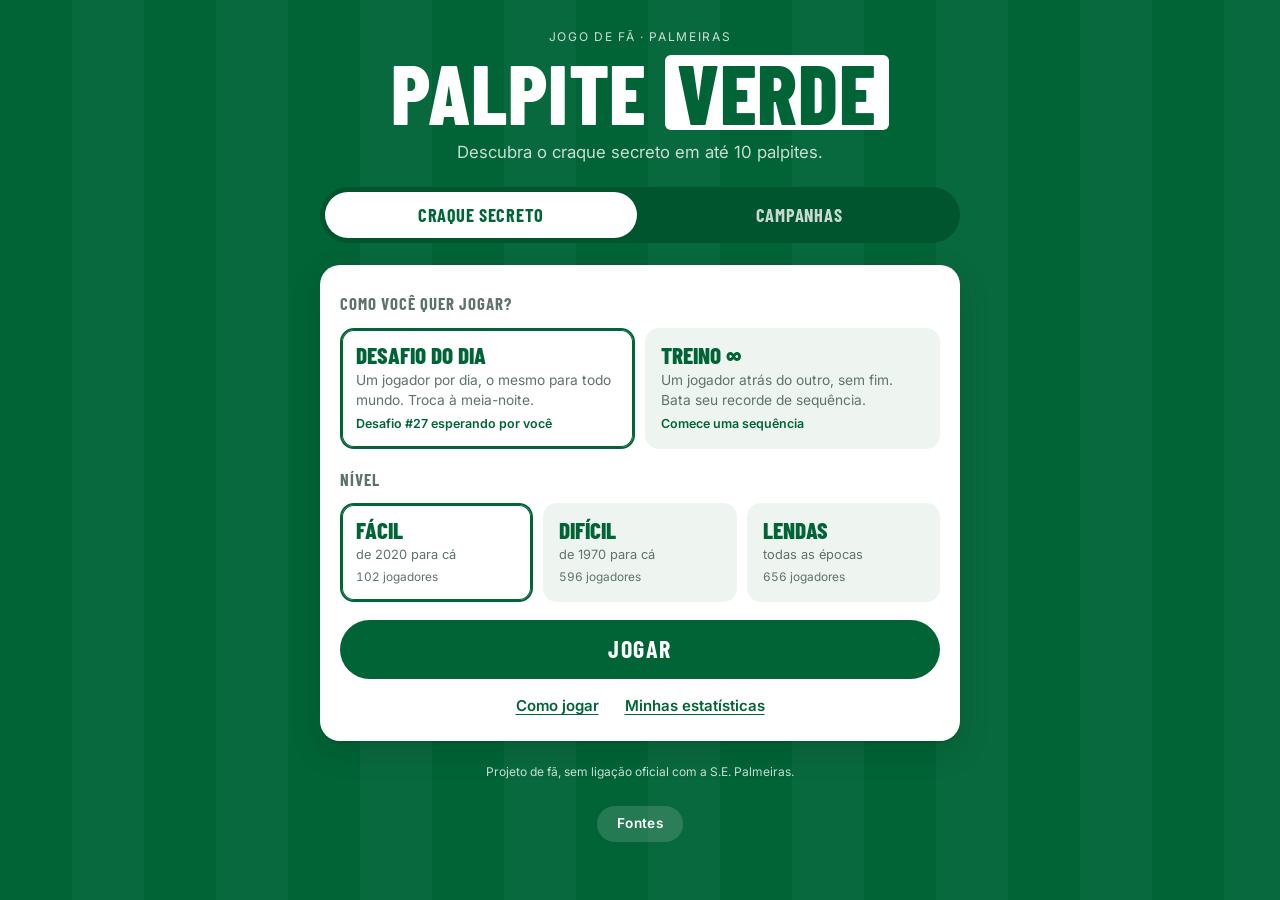
==== index.html @ 3655b81e "Craque secreto: campo "Saída" passa a se chamar "Último jogo" Co-Authored-By: Claude Fable 5.2 <nore" ====
<!doctype html>
<html lang="pt-BR">
<head>
  <meta charset="utf-8">
  <meta name="viewport" content="width=device-width, initial-scale=1, viewport-fit=cover">
  <title>Palpite Verde</title>
  <meta name="description" content="Adivinhe o jogador do Palmeiras em 10 palpites. Projeto de fã, não oficial.">
  <meta name="theme-color" content="#006437">
  <link rel="preconnect" href="https://fonts.googleapis.com">
  <link rel="preconnect" href="https://fonts.gstatic.com" crossorigin>
  <link rel="stylesheet" href="https://fonts.googleapis.com/css2?family=Barlow+Condensed:wght@600;700;800&family=Inter:wght@400;500;600;700&display=swap">
  <link rel="stylesheet" href="css/estilo.css">
</head>
<body>
  <!-- ===================== TELA INICIAL ===================== -->
  <main class="inicio" id="tela-inicio">
    <header class="inicio__marca">
      <p class="inicio__sobre">Jogo de fã · Palmeiras</p>
      <h1 class="logo">Palpite <span>Verde</span></h1>
      <p class="inicio__lema" id="lema">Descubra o craque secreto em até 10 palpites.</p>
    </header>

    <div class="jogos-abas" role="tablist" aria-label="Escolha o jogo">
      <button class="jogos-aba" id="aba-craque" role="tab" aria-selected="true" aria-controls="painel-craque">Craque secreto</button>
      <button class="jogos-aba" id="aba-campanhas" role="tab" aria-selected="false" aria-controls="painel-campanhas">Campanhas</button>
    </div>

    <section class="painel" id="painel-craque" role="tabpanel" aria-labelledby="t-modo">
      <h2 class="painel__titulo" id="t-modo">Como você quer jogar?</h2>
      <div class="opcoes-grandes" role="radiogroup" aria-labelledby="t-modo">
        <button class="opcao" id="op-dia" data-modo="dia" role="radio" aria-checked="true">
          <span class="opcao__nome">Desafio do dia</span>
          <span class="opcao__texto">Um jogador por dia, o mesmo para todo mundo. Troca à meia-noite.</span>
          <span class="opcao__extra" id="op-dia-status"></span>
        </button>
        <button class="opcao" id="op-treino" data-modo="treino" role="radio" aria-checked="false">
          <span class="opcao__nome">Treino ∞</span>
          <span class="opcao__texto">Um jogador atrás do outro, sem fim. Bata seu recorde de sequência.</span>
          <span class="opcao__extra" id="op-treino-status"></span>
        </button>
      </div>

      <h2 class="painel__titulo" id="t-nivel">Nível</h2>
      <div class="niveis" role="radiogroup" aria-labelledby="t-nivel">
        <button class="nivel" id="nv-facil" data-nivel="facil" role="radio" aria-checked="true">
          <span class="nivel__nome">Fácil</span><span class="nivel__ano">de 2020 para cá</span><span class="nivel__qtd" data-qtd="facil"></span>
        </button>
        <button class="nivel" id="nv-dificil" data-nivel="dificil" role="radio" aria-checked="false">
          <span class="nivel__nome">Difícil</span><span class="nivel__ano">de 1970 para cá</span><span class="nivel__qtd" data-qtd="dificil"></span>
        </button>
        <button class="nivel" id="nv-lendas" data-nivel="lendas" role="radio" aria-checked="false">
          <span class="nivel__nome">Lendas</span><span class="nivel__ano">todas as épocas</span><span class="nivel__qtd" data-qtd="lendas"></span>
        </button>
      </div>

      <button class="botao botao--grande" id="btn-jogar">Jogar</button>
      <div class="inicio__links">
        <button class="link" id="btn-ajuda-inicio">Como jogar</button>
        <button class="link" id="btn-stats-inicio">Minhas estatísticas</button>
      </div>
    </section>

    <section class="painel" id="painel-campanhas" role="tabpanel" aria-labelledby="t-camp" hidden>
      <h2 class="painel__titulo" id="t-camp">Campeonato</h2>
      <div class="opcoes-grandes" role="radiogroup" aria-labelledby="t-camp">
        <button class="opcao camp-comp" id="cp-libertadores" data-comp="libertadores" role="radio" aria-checked="true">
          <span class="opcao__nome">Libertadores</span>
          <span class="opcao__texto">Da fase de grupos à final. A dica é a bandeira do país de cada adversário.</span>
          <span class="opcao__extra" data-anos="libertadores"></span>
        </button>
        <button class="opcao camp-comp" id="cp-copa" data-comp="copa" role="radio" aria-checked="false">
          <span class="opcao__nome">Copa do Brasil</span>
          <span class="opcao__texto">A chave do mata-mata. A dica é o estado de cada adversário.</span>
          <span class="opcao__extra" data-anos="copa"></span>
        </button>
      </div>

      <h2 class="painel__titulo" id="t-camp-modo">Modo</h2>
      <div class="niveis" role="radiogroup" aria-labelledby="t-camp-modo">
        <button class="nivel camp-modo" id="cm-normal" data-modo="normal" role="radio" aria-checked="true">
          <span class="nivel__nome">Normal</span>
        </button>
        <button class="nivel camp-modo" id="cm-dificil" data-modo="dificil" role="radio" aria-checked="false">
          <span class="nivel__nome">Difícil</span>
        </button>
        <button class="nivel camp-modo" id="cm-extremo" data-modo="extremo" role="radio" aria-checked="false">
          <span class="nivel__nome">Extremo</span>
        </button>
      </div>

      <button class="botao botao--grande" id="btn-jogar-camp">Jogar</button>
      <div class="inicio__links">
        <button class="link" id="btn-ajuda-camp-inicio">Como jogar</button>
      </div>
    </section>

    <p class="rodape">Projeto de fã, sem ligação oficial com a S.E. Palmeiras.</p>
    <button class="botao-fontes" data-fontes>Fontes</button>
  </main>

  <!-- ===================== TELA DE JOGO ===================== -->
  <div class="jogo" id="tela-jogo" hidden>
    <header class="barra">
      <button class="barra__voltar" id="btn-inicio" aria-label="Voltar para o início">← Início</button>
      <p class="barra__titulo"><span class="logo logo--mini">Palpite <span>Verde</span></span><span class="chip" id="chip-modo"></span></p>
      <nav class="barra__acoes">
        <button class="icone" id="btn-stats" aria-label="Estatísticas" title="Estatísticas">
          <svg viewBox="0 0 20 20" aria-hidden="true"><rect x="3" y="10" width="3" height="7" rx="1"/><rect x="8.5" y="6" width="3" height="11" rx="1"/><rect x="14" y="3" width="3" height="14" rx="1"/></svg>
        </button>
        <button class="icone" id="btn-ajuda" aria-label="Como jogar" title="Como jogar">?</button>
      </nav>
    </header>

    <main class="palco">
      <div class="placar" id="placar" hidden aria-label="Placar do treino infinito">
        <div><b id="placar-acertos">0/0</b><small>Acertos</small></div>
        <div><b id="placar-seq">0</b><small>Sequência</small></div>
        <div><b id="placar-recorde">0</b><small>Recorde</small></div>
      </div>

      <div class="linha-status">
        <p class="status" id="status" aria-live="polite"></p>
        <button class="botao botao--contorno botao--pequeno" id="btn-novo" hidden>Pular</button>
      </div>

      <form class="busca" id="form-palpite" autocomplete="off">
        <label for="campo" class="sr">Seu palpite</label>
        <input id="campo" class="busca__campo" type="text" placeholder="Digite o nome de um jogador"
               role="combobox" aria-expanded="false" aria-controls="sugestoes" aria-autocomplete="list" spellcheck="false">
        <ul class="sugestoes" id="sugestoes" role="listbox" hidden></ul>
      </form>

      <div class="legenda" aria-hidden="true">
        <span><i class="pin pin--ok"></i>Acertou</span>
        <span><i class="pin pin--perto"></i>Perto</span>
        <span><i class="pin pin--longe"></i>Longe</span>
        <span>↑↓ o certo é maior/menor</span>
      </div>

      <section class="fim" id="fim" hidden>
        <p class="fim__selo" id="fim-selo"></p>
        <h2 id="fim-titulo"></h2>
        <p id="fim-texto"></p>
        <div class="fim__acoes">
          <button class="botao" id="btn-de-novo" hidden>Próximo jogador →</button>
          <button class="botao" id="btn-card">Criar card do resultado</button>
          <button class="botao botao--contorno" id="btn-compartilhar">Copiar resultado</button>
        </div>
        <p class="fim__proximo" id="fim-proximo"></p>
        <p><a id="fim-wiki" class="fim__wiki" target="_blank" rel="noopener" hidden>Ver o jogador na Wikipédia ↗</a></p>
      </section>

      <section class="palpites" id="palpites" aria-label="Seus palpites"></section>
      <button class="botao-fontes" data-fontes>Fontes</button>
    </main>
  </div>

  <!-- ===================== JOGO DE CAMPANHAS ===================== -->
  <div class="jogo" id="tela-campanha" hidden>
    <header class="barra">
      <button class="barra__voltar" id="btn-camp-inicio" aria-label="Voltar para o início">← Início</button>
      <p class="barra__titulo"><span class="logo logo--mini">Palpite <span>Verde</span></span><span class="chip" id="camp-chip"></span></p>
      <nav class="barra__acoes">
        <button class="icone" id="btn-ajuda-camp" aria-label="Como jogar" title="Como jogar">?</button>
      </nav>
    </header>

    <main class="palco">
      <h2 class="camp-cabecalho"><span class="camp-cabecalho__ano" id="camp-ano-titulo"></span><span class="camp-cabecalho__comp" id="camp-comp-titulo"></span></h2>
      <div class="placar" aria-label="Placar da campanha">
        <div><b id="camp-acertos">0/0</b><small>Jogos descobertos</small></div>
        <div><b id="camp-chances">0</b><small>Chances</small></div>
        <div><b id="camp-total">0</b><small>Jogos na campanha</small></div>
      </div>

      <form class="busca busca--camp" id="form-camp" autocomplete="off">
        <div class="busca__linha">
          <div class="busca__time">
            <label for="camp-campo" class="sr">Adversário</label>
            <input id="camp-campo" class="busca__campo" type="text" placeholder="Digite um adversário"
                   role="combobox" aria-expanded="false" aria-controls="camp-sugestoes" aria-autocomplete="list" spellcheck="false">
            <ul class="sugestoes" id="camp-sugestoes" role="listbox" hidden></ul>
          </div>
          <div class="placar-palpite" id="camp-placar" hidden>
            <label class="gol"><span>SEP</span><input id="camp-gp" type="number" inputmode="numeric" min="0" max="20" aria-label="Gols do Palmeiras"></label>
            <span class="gol__x" aria-hidden="true">×</span>
            <label class="gol"><span>RIVAL</span><input id="camp-gc" type="number" inputmode="numeric" min="0" max="20" aria-label="Gols do adversário"></label>
          </div>
          <button class="botao botao--chutar" id="btn-chutar" type="submit">Chutar</button>
        </div>
      </form>

      <p class="camp-retorno" id="camp-retorno" aria-live="polite"></p>
      <div class="camp-erros" id="camp-erros" aria-label="Palpites errados"></div>

      <section class="fim" id="camp-fim" hidden>
        <p class="fim__selo" id="camp-fim-selo"></p>
        <h2 id="camp-fim-titulo"></h2>
        <p id="camp-fim-texto"></p>
        <div class="fim__acoes">
          <button class="botao" id="btn-camp-outro">Jogar outra campanha</button>
          <button class="botao botao--contorno" id="btn-camp-copiar">Copiar resultado</button>
        </div>
      </section>

      <section class="chave" id="camp-chave" aria-label="Campanha do Palmeiras"></section>
      <button class="botao-fontes" data-fontes>Fontes</button>
    </main>
  </div>

  <!-- ===================== MODAIS ===================== -->
  <dialog class="modal modal--fontes" id="modal-fontes">
    <button class="modal__fechar" data-fechar aria-label="Fechar">×</button>
    <h2>Fontes</h2>
    <p class="sub">Projeto de fã, sem ligação oficial com a Sociedade Esportiva Palmeiras. Os dados podem conter erros; correções são bem-vindas.</p>

    <h3>Craque secreto: jogadores</h3>
    <ul class="fontes">
      <li><a href="https://pt.wikipedia.org/wiki/Categoria:Futebolistas_da_Sociedade_Esportiva_Palmeiras" target="_blank" rel="noopener">Wikipédia em português</a>: fichas dos jogadores (jogos, gols, anos, posição e nascimento). Licença CC BY-SA 4.0.</li>
      <li><a href="https://www.wikidata.org" target="_blank" rel="noopener">Wikidata</a>: lista de quem passou pelo clube e dados que faltam nas fichas. Licença CC0.</li>
      <li><a href="https://www.kaggle.com/datasets/felipesembay/sofascore-and-transfermarkt-football-data" target="_blank" rel="noopener">Kaggle: Sofascore and Transfermarkt Football Data</a> (felipesembay): jogadores de 2024 sem artigo na Wikipédia. Licença DbCL 1.0.</li>
    </ul>

    <h3>Campanhas: Libertadores e Copa do Brasil</h3>
    <ul class="fontes">
      <li><a href="https://www.kaggle.com/datasets/ernestonlm/conmebol-libertadores-results-from-2011-to-2022" target="_blank" rel="noopener">Kaggle: Conmebol Libertadores results</a> (ernestonlm): Libertadores 2013 e 2016–2024. Licença CC0.</li>
      <li><a href="https://www.kaggle.com/datasets/ricardomattos05/jogos-do-campeonato-brasileiro" target="_blank" rel="noopener">Kaggle: Brazilian Soccer Database</a> (ricardomattos05): Copa do Brasil 2012–2021. Licença CC BY 4.0.</li>
      <li><a href="https://www.rsssf.org" target="_blank" rel="noopener">RSSSF – Rec.Sport.Soccer Statistics Foundation</a> e RSSSF Brasil: Libertadores 1994–2009 e Copa do Brasil 1992–2011 e 2022–2024. Dados usados com crédito à RSSSF e aos autores das páginas.</li>
      <li><a href="https://en.wikipedia.org/wiki/2025_SE_Palmeiras_season" target="_blank" rel="noopener">Wikipédia em inglês: 2025 SE Palmeiras season</a>: campanhas de 2025. Licença CC BY-SA 4.0.</li>
    </ul>

    <h3>Imagens e letras</h3>
    <ul class="fontes">
      <li><a href="https://commons.wikimedia.org" target="_blank" rel="noopener">Wikimedia Commons</a>: bandeiras dos estados e países (domínio público).</li>
      <li><a href="https://fonts.google.com" target="_blank" rel="noopener">Google Fonts</a>: Barlow Condensed e Inter (licença SIL Open Font).</li>
    </ul>
  </dialog>

  <dialog class="modal" id="modal-ajuda-camp">
    <button class="modal__fechar" data-fechar aria-label="Fechar">×</button>
    <h2>Campanhas</h2>
    <p>Escolha a Libertadores ou a Copa do Brasil; o ano é sorteado a cada partida. Aparece a campanha do Palmeiras jogo a jogo, com a fase, a data, o mando e uma dica de cada adversário: a <b>bandeira do país</b> na Libertadores, o <b>estado</b> na Copa do Brasil.</p>
    <p>Descubra quem o Palmeiras enfrentou. Cada palpite gasta uma chance, certo ou errado. Para calcular as chances, os jogos contra o mesmo adversário numa fase contam como um só (ida e volta no mata-mata, casa e fora nos grupos).</p>
    <table class="tabela">
      <tr><th>Normal</th><td>chances = 2 × número de jogos. Acertou o time, aparecem todos os jogos contra ele.</td></tr>
      <tr><th>Difícil</th><td>chances = 1,5 × número de jogos. Mesmas regras do Normal.</td></tr>
      <tr><th>Extremo</th><td>chances = 1,5 × número de jogos. Cada palpite é time + placar (SEP × RIVAL; caixa vazia vale 0) e revela um jogo por vez: no ida e volta, é preciso acertar os dois placares. O ano só aparece no fim.</td></tr>
    </table>
    <p class="sub">Disponível: Libertadores 1994–2025 (as edições disputadas pelo Palmeiras desde o formato com mata-mata) e Copa do Brasil 1992–2025. Placares no tempo normal; pênaltis indicados no agregado. Em alguns jogos antigos a fonte não traz a data.</p>
  </dialog>

  <dialog class="modal" id="modal-ajuda">
    <button class="modal__fechar" data-fechar aria-label="Fechar">×</button>
    <h2>Como jogar</h2>
    <p>Descubra o jogador secreto do Palmeiras em até <strong>10 palpites</strong>. Cada palpite mostra uma ficha que compara o jogador que você chutou com o secreto:</p>
    <ul class="regras">
      <li><i class="pin pin--ok"></i><b>Verde</b>: igual ao jogador secreto.</li>
      <li><i class="pin pin--perto"></i><b>Verde-claro</b>: chegou perto.</li>
      <li><i class="pin pin--longe"></i><b>Cinza</b>: longe.</li>
      <li><b>↑ / ↓</b>: o número do jogador secreto é maior / menor.</li>
      <li><i class="pin pin--sem"></i><b>?</b>: a fonte não informa esse dado.</li>
    </ul>
    <h3>O que conta como “perto”</h3>
    <table class="tabela">
      <tr><th>Estreia / Último jogo</th><td>até 5 anos de diferença</td></tr>
      <tr><th>Jogos</th><td>até 25 jogos</td></tr>
      <tr><th>Gols</th><td>até 10 gols</td></tr>
      <tr><th>Nascimento</th><td>outro estado da mesma região do Brasil</td></tr>
      <tr><th>Posição e país</th><td>não têm “perto”: ou acertou, ou está longe</td></tr>
    </table>
    <h3>Níveis</h3>
    <p><b>Fácil</b>: jogadores que atuaram pelo clube de 2020 para cá. <b>Difícil</b>: de 1970 para cá. <b>Lendas</b>: todas as épocas, incluindo os grandes nomes de antes de 1970.</p>
    <p>O sorteio dá preferência a jogadores mais recentes e a quem tem mais jogos pelo clube. Quem ainda está no elenco aparece com último jogo em 2026.</p>
  </dialog>

  <dialog class="modal" id="modal-stats">
    <button class="modal__fechar" data-fechar aria-label="Fechar">×</button>
    <h2>Suas estatísticas</h2>
    <p class="sub" id="stats-sub">Desafio do dia</p>
    <div class="numeros" id="numeros"></div>
    <h3>Palpites por vitória</h3>
    <div class="barras" id="barras"></div>
  </dialog>

  <dialog class="modal modal--card" id="modal-card">
    <button class="modal__fechar" data-fechar aria-label="Fechar">×</button>
    <h2>Card do resultado</h2>
    <img class="card-previa" id="card-img" alt="Card com o resultado da partida">
    <p class="sub" id="card-dica">Salve a imagem para postar ou mandar para os amigos.</p>
    <div class="fim__acoes">
      <button class="botao" id="btn-salvar-card">Salvar imagem</button>
      <button class="botao botao--contorno" id="btn-copiar-card">Copiar texto</button>
    </div>
  </dialog>

  <div class="aviso" id="aviso" role="status" hidden></div>

  <script src="js/jogadores.js"></script>
  <script src="js/jogo.js"></script>
  <script src="js/campanhas.js"></script>
  <script src="js/campanhas-jogo.js"></script>
</body>
</html>
---- css/estilo.css ----
/* Layout: placar de estádio — campo verde Palmeiras ao fundo, painéis brancos por cima,
   títulos em letra condensada de letreiro. Visual único (não muda com o tema do aparelho). */
:root {
  --verde: #006437;          /* principal: fundo e destaques */
  --verde-fundo: #00552f;    /* faixas e sombras do fundo */
  --verde-vivo: #1f9e55;     /* "acertou" nas fichas */
  --verde-claro: #b9ecc6;    /* "perto" */
  --branco: #ffffff;         /* secundária: painéis e texto sobre o verde */
  --tinta: #0f2a1c;          /* texto sobre branco */
  --suave: #5e7367;          /* texto secundário sobre branco */
  --linha: #d9e4dc;          /* bordas sobre branco */
  --nevoa: #eef5f0;          /* fundo de itens sobre branco */
  --longe: #7d8a83;          /* "longe" */
  --derrota: #c8352e;        /* placar de derrota do Palmeiras */
  --sobre-verde: rgba(255, 255, 255, .78);

  --f-titulo: "Barlow Condensed", "Arial Narrow", "Roboto Condensed", system-ui, sans-serif;
  --f-texto: "Inter", system-ui, -apple-system, "Segoe UI", Roboto, sans-serif;

  --raio: 14px;
  --sombra: 0 2px 0 rgba(0, 0, 0, .08), 0 10px 30px rgba(0, 40, 20, .18);
  color-scheme: light;
}

* { box-sizing: border-box; }
[hidden] { display: none !important; }
html { height: 100%; }
body {
  margin: 0;
  min-height: 100%;
  font: 15px/1.45 var(--f-texto);
  color: var(--branco);
  background:
    repeating-linear-gradient(90deg, transparent 0 72px, rgba(255, 255, 255, .035) 72px 144px),
    var(--verde);
  padding-left: max(16px, env(safe-area-inset-left, 0px));
  padding-right: max(16px, env(safe-area-inset-right, 0px));
}
button { font: inherit; color: inherit; cursor: pointer; }
button:focus-visible, input:focus-visible, a:focus-visible { outline: 3px solid var(--branco); outline-offset: 2px; }
.painel button:focus-visible, .ficha :focus-visible, .modal :focus-visible, .fim :focus-visible { outline-color: var(--verde); }
.sr { position: absolute; width: 1px; height: 1px; overflow: hidden; clip: rect(0 0 0 0); }

.logo {
  margin: 0; font-family: var(--f-titulo); font-weight: 800; text-transform: uppercase;
  letter-spacing: .01em; line-height: .9; font-size: clamp(3rem, 12vw, 5.2rem);
}
.logo span { display: inline-block; background: var(--branco); color: var(--verde); padding: 0 .14em; border-radius: 6px; }
.logo--mini { font-size: 1.35rem; }
.logo--mini span { border-radius: 4px; }

/* ---------------- tela inicial ---------------- */
.inicio { max-width: 640px; margin: 0 auto; padding-block: 28px 20px; display: flex; flex-direction: column; gap: 22px; }
.inicio__marca { text-align: center; display: flex; flex-direction: column; gap: 10px; align-items: center; }
.inicio__sobre { margin: 0; font-size: .75rem; text-transform: uppercase; letter-spacing: .14em; color: var(--sobre-verde); }
.inicio__lema { margin: 0; font-size: 1.05rem; color: var(--sobre-verde); text-wrap: balance; }

.painel {
  background: var(--branco); color: var(--tinta); border-radius: 20px; box-shadow: var(--sombra);
  padding: 20px; display: flex; flex-direction: column; gap: 12px;
}
.painel__titulo {
  margin: 6px 0 0; font-family: var(--f-titulo); font-weight: 700; font-size: 1.05rem;
  text-transform: uppercase; letter-spacing: .06em; color: var(--suave);
}
.opcoes-grandes { display: grid; grid-template-columns: 1fr 1fr; gap: 10px; }
.opcao, .nivel {
  text-align: left; background: var(--nevoa); border: 2px solid transparent; border-radius: var(--raio);
  padding: 14px; display: flex; flex-direction: column; gap: 4px; min-width: 0; color: var(--tinta);
  transition: border-color .15s, background-color .15s;
}
.opcao:hover, .nivel:hover { border-color: var(--linha); }
.opcao[aria-checked="true"], .nivel[aria-checked="true"] { border-color: var(--verde); background: var(--branco); box-shadow: inset 0 0 0 1px var(--verde); }
.opcao__nome, .nivel__nome { font-family: var(--f-titulo); font-weight: 800; font-size: 1.45rem; text-transform: uppercase; line-height: 1; color: var(--verde); }
.opcao__texto { font-size: .86rem; color: var(--suave); }
.opcao__extra { font-size: .78rem; font-weight: 600; color: var(--verde); min-height: 1.1em; }
.niveis { display: grid; grid-template-columns: repeat(3, 1fr); gap: 10px; }
.nivel__ano { font-size: .8rem; color: var(--suave); }
.nivel__qtd { font-size: .74rem; color: var(--suave); font-variant-numeric: tabular-nums; }
.inicio__links { display: flex; justify-content: center; gap: 18px; flex-wrap: wrap; }
.link { border: 0; background: none; color: var(--verde); font-weight: 600; text-decoration: underline; text-underline-offset: 3px; padding: 4px; }
@media (max-width: 520px) {
  .opcoes-grandes { grid-template-columns: 1fr; }
  .niveis { grid-template-columns: 1fr; }
  .nivel { flex-direction: row; align-items: baseline; gap: 10px; flex-wrap: wrap; }
}

/* ---------------- botões ---------------- */
.botao {
  border: 0; background: var(--verde); color: var(--branco); padding: 11px 20px; border-radius: 999px;
  font-weight: 700; letter-spacing: .01em;
}
.botao:hover { background: var(--verde-fundo); }
.botao--grande { font-family: var(--f-titulo); font-size: 1.5rem; text-transform: uppercase; letter-spacing: .06em; padding: 12px 20px; margin-top: 6px; }
.botao--contorno { background: transparent; color: var(--verde); box-shadow: inset 0 0 0 2px var(--verde); }
.botao--contorno:hover { background: var(--nevoa); }
.botao--pequeno { padding: 7px 16px; }
.jogo .linha-status .botao--contorno { color: var(--branco); box-shadow: inset 0 0 0 2px var(--branco); }
.jogo .linha-status .botao--contorno:hover { background: rgba(255, 255, 255, .12); }

/* ---------------- tela de jogo ---------------- */
.jogo { max-width: 780px; margin: 0 auto; }
.barra { display: flex; align-items: center; justify-content: space-between; gap: 10px; padding-block: 12px; }
.barra__voltar { border: 0; background: rgba(255, 255, 255, .12); color: var(--branco); border-radius: 999px; padding: 7px 14px; font-weight: 600; white-space: nowrap; }
.barra__voltar:hover { background: rgba(255, 255, 255, .2); }
.barra__titulo { margin: 0; display: flex; align-items: center; gap: 10px; justify-content: center; min-width: 0; flex: 1; }
.chip { font-size: .75rem; font-weight: 600; background: rgba(255, 255, 255, .14); padding: 3px 10px; border-radius: 999px; white-space: nowrap; overflow: hidden; text-overflow: ellipsis; min-width: 0; }
.barra__acoes { display: flex; gap: 8px; flex: none; }
.icone {
  width: 38px; height: 38px; border-radius: 50%; border: 0; background: var(--branco); color: var(--verde);
  font-weight: 800; display: grid; place-items: center;
}
.icone svg { width: 18px; height: 18px; fill: currentColor; }
@media (max-width: 520px) { .logo--mini { display: none; } }

.palco { padding-block: 4px 24px; display: flex; flex-direction: column; gap: 12px; }
.placar { display: grid; grid-template-columns: repeat(3, 1fr); gap: 8px; text-align: center; }
.placar div { background: var(--verde-fundo); border-radius: var(--raio); padding: 8px 4px; }
.placar b { display: block; font-family: var(--f-titulo); font-size: 2rem; line-height: 1; font-variant-numeric: tabular-nums; }
.placar small { font-size: .68rem; color: var(--sobre-verde); text-transform: uppercase; letter-spacing: .08em; }
.linha-status { display: flex; align-items: center; justify-content: space-between; gap: 10px; min-height: 36px; }
.status { margin: 0; color: var(--sobre-verde); font-variant-numeric: tabular-nums; }

.busca { position: relative; }
.busca__campo {
  width: 100%; font: inherit; font-size: 1.05rem; padding: 15px 18px; border: 0; border-radius: var(--raio);
  background: var(--branco); color: var(--tinta); box-shadow: var(--sombra); outline: none;
}
.busca__campo:focus { box-shadow: var(--sombra), inset 0 0 0 2px var(--verde-vivo); }
.busca__campo:disabled { opacity: .75; }
.sugestoes {
  position: absolute; z-index: 5; left: 0; right: 0; top: calc(100% + 6px); list-style: none; margin: 0; padding: 4px;
  background: var(--branco); color: var(--tinta); border-radius: var(--raio); box-shadow: var(--sombra);
  max-height: 280px; overflow-y: auto;
}
.sugestoes li { padding: 10px 12px; border-radius: 10px; cursor: pointer; display: flex; justify-content: space-between; gap: 8px; }
.sugestoes li small { color: var(--suave); }
.sugestoes li[aria-selected="true"], .sugestoes li:hover { background: var(--nevoa); }

.legenda { display: flex; flex-wrap: wrap; gap: 6px 14px; justify-content: center; font-size: .8rem; color: var(--sobre-verde); }
.legenda span { display: inline-flex; align-items: center; gap: 5px; }
.pin { display: inline-block; width: 12px; height: 12px; border-radius: 3px; }
.pin--ok { background: var(--verde-vivo); box-shadow: 0 0 0 1px rgba(255, 255, 255, .6); }
.pin--perto { background: var(--verde-claro); box-shadow: 0 0 0 1px rgba(255, 255, 255, .6); }
.regras .pin--perto { box-shadow: 0 0 0 1px var(--linha); }
.pin--longe { background: var(--longe); box-shadow: 0 0 0 1px rgba(255, 255, 255, .6); }
.pin--sem { border: 1px dashed var(--suave); }

.palpites { display: flex; flex-direction: column-reverse; gap: 10px; }
.ficha { background: var(--branco); color: var(--tinta); border-radius: var(--raio); padding: 10px; box-shadow: var(--sombra); animation: entra .25s ease-out; }
.ficha--acerto { box-shadow: var(--sombra), inset 0 0 0 3px var(--verde-vivo); }
@keyframes entra { from { transform: translateY(-6px); } }
.ficha__topo { display: flex; justify-content: space-between; align-items: baseline; gap: 8px; margin: 0 2px 8px; }
.ficha__nome { font-family: var(--f-titulo); font-weight: 700; font-size: 1.3rem; text-transform: uppercase; line-height: 1; }
.ficha__n { font-size: .75rem; color: var(--suave); white-space: nowrap; }
.ficha__dados { display: grid; grid-template-columns: repeat(6, 1fr); gap: 6px; }
.dado { border-radius: 10px; padding: 7px 4px; text-align: center; color: var(--branco); min-width: 0; display: flex; flex-direction: column; align-items: center; justify-content: center; gap: 2px; }
.dado b { display: flex; align-items: center; justify-content: center; gap: 5px; font-size: .95rem; line-height: 1.15; max-width: 100%; overflow-wrap: anywhere; }
.dado small { display: block; font-size: .62rem; text-transform: uppercase; letter-spacing: .06em; opacity: .9; }
.dado img { width: 22px; height: auto; border-radius: 2px; box-shadow: 0 0 0 1px rgba(0, 0, 0, .15); flex: none; }
.dado--ok { background: var(--verde-vivo); }
.dado--perto { background: var(--verde-claro); color: var(--tinta); }
.dado--perto img { box-shadow: 0 0 0 1px rgba(0, 0, 0, .2); }
.dado--longe { background: var(--longe); }
.dado--sem { background: transparent; color: var(--suave); box-shadow: inset 0 0 0 1px var(--linha); }
@media (max-width: 560px) { .ficha__dados { grid-template-columns: repeat(3, 1fr); } }

.fim { background: var(--branco); color: var(--tinta); border-radius: 20px; padding: 18px; text-align: center; box-shadow: var(--sombra); }
.fim__selo { margin: 0; font-size: .72rem; text-transform: uppercase; letter-spacing: .12em; color: var(--suave); }
.fim h2 { margin: 4px 0; font-family: var(--f-titulo); font-weight: 800; font-size: 2.2rem; text-transform: uppercase; line-height: 1; color: var(--verde); }
.fim p { margin: 6px 0; }
.fim__acoes { display: flex; gap: 10px; justify-content: center; margin-top: 12px; flex-wrap: wrap; }
.fim__proximo { color: var(--suave); font-size: .9rem; }
.fim__wiki { color: var(--verde); font-size: .9rem; font-weight: 600; }

.rodape { text-align: center; font-size: .75rem; color: var(--sobre-verde); margin: 0; }

/* ---------------- modais ---------------- */
.modal {
  border: 0; border-radius: 20px; padding: 22px; width: min(480px, calc(100vw - 32px)); max-height: calc(100vh - 40px);
  background: var(--branco); color: var(--tinta); box-shadow: 0 20px 60px rgba(0, 0, 0, .35);
  overflow-y: auto; overscroll-behavior: contain;
}
.modal::backdrop { background: rgba(0, 30, 15, .6); }
.modal h2 { margin: 0 0 8px; font-family: var(--f-titulo); font-weight: 800; font-size: 1.8rem; text-transform: uppercase; color: var(--verde); }
.modal h3 { font-size: 1rem; margin: 16px 0 8px; }
.modal__fechar { position: absolute; right: 12px; top: 10px; border: 0; background: transparent; font-size: 1.7rem; line-height: 1; color: var(--suave); }
.regras { list-style: none; padding: 0; }
.regras li { display: flex; align-items: center; gap: 8px; margin: 6px 0; }
.regras .pin { box-shadow: none; }
.tabela { width: 100%; border-collapse: collapse; font-size: .9rem; }
.tabela th, .tabela td { text-align: left; padding: 6px 4px; border-bottom: 1px solid var(--linha); vertical-align: top; }
.sub { color: var(--suave); margin: -4px 0 8px; }
.numeros { display: grid; grid-template-columns: repeat(4, 1fr); gap: 8px; text-align: center; }
.numeros b { display: block; font-family: var(--f-titulo); font-size: 2rem; line-height: 1; color: var(--verde); font-variant-numeric: tabular-nums; }
.numeros small { font-size: .7rem; color: var(--suave); }
.barras { display: flex; flex-direction: column; gap: 4px; }
.dist-linha { display: grid; grid-template-columns: 20px 1fr; gap: 6px; align-items: center; font-size: .85rem; font-variant-numeric: tabular-nums; }
.dist-linha div { background: var(--longe); color: var(--branco); padding: 2px 6px; border-radius: 4px; text-align: right; min-width: 22px; }
.dist-linha.atual div { background: var(--verde-vivo); }
.modal--card { width: min(560px, calc(100vw - 32px)); }
.card-previa { display: block; width: 100%; max-width: 100%; height: auto; border-radius: 12px; box-shadow: 0 0 0 1px var(--linha); margin: 8px 0; background: var(--nevoa); }

.aviso {
  position: fixed; left: 50%; top: calc(16px + env(safe-area-inset-top, 0px)); transform: translateX(-50%); z-index: 20;
  background: var(--tinta); color: var(--branco); padding: 10px 16px; border-radius: 10px; font-weight: 600;
}

@media (prefers-reduced-motion: reduce) {
  .ficha { animation: none; }
  .opcao, .nivel { transition: none; }
}

/* ---------------- abas de jogos (tela inicial) ---------------- */
.jogos-abas { display: grid; grid-template-columns: 1fr 1fr; gap: 6px; background: var(--verde-fundo); padding: 5px; border-radius: 999px; }
.jogos-aba { border: 0; background: transparent; color: var(--sobre-verde); padding: 10px; border-radius: 999px; font-family: var(--f-titulo); font-weight: 700; font-size: 1.15rem; text-transform: uppercase; letter-spacing: .04em; }
.jogos-aba[aria-selected="true"] { background: var(--branco); color: var(--verde); }
.seletor { font: inherit; font-size: 1rem; padding: 12px 14px; border-radius: var(--raio); border: 2px solid var(--linha); background: var(--branco); color: var(--tinta); }
.seletor:focus-visible { outline: 3px solid var(--verde); outline-offset: 1px; }

/* ---------------- jogo de campanhas ---------------- */
.busca__linha { display: flex; gap: 8px; align-items: stretch; flex-wrap: wrap; }
.busca__time { position: relative; flex: 1 1 220px; min-width: 0; }
.placar-palpite { display: flex; align-items: center; gap: 6px; background: var(--branco); border-radius: var(--raio); padding: 6px 10px; box-shadow: var(--sombra); color: var(--tinta); }
.gol { display: flex; flex-direction: column; align-items: center; gap: 2px; }
.gol span { font-size: .62rem; font-weight: 700; letter-spacing: .08em; color: var(--suave); }
.gol input { width: 52px; font: inherit; font-family: var(--f-titulo); font-weight: 800; font-size: 1.5rem; text-align: center; border: 2px solid var(--linha); border-radius: 10px; padding: 2px; color: var(--tinta); background: var(--branco); }
.gol input:focus { outline: none; border-color: var(--verde-vivo); }
.gol__x { font-family: var(--f-titulo); font-weight: 800; font-size: 1.4rem; color: var(--suave); }
.botao--chutar { background: var(--branco); color: var(--verde); font-family: var(--f-titulo); font-size: 1.25rem; text-transform: uppercase; letter-spacing: .05em; box-shadow: var(--sombra); border-radius: var(--raio); }
.botao--chutar:hover { background: var(--nevoa); }
.botao--chutar:disabled { opacity: .6; cursor: default; }
.camp-retorno { margin: 0; min-height: 1.3em; text-align: center; font-weight: 600; }
.camp-erros { display: flex; flex-wrap: wrap; gap: 6px; justify-content: center; }
.camp-erros span { font-size: .78rem; background: rgba(255, 255, 255, .14); padding: 3px 10px; border-radius: 999px; text-decoration: line-through; text-decoration-color: rgba(255, 255, 255, .6); }
.camp-erros span.quase { text-decoration: none; background: var(--verde-claro); color: var(--tinta); }

.chave { display: flex; flex-direction: column; gap: 12px; }
.fase { background: var(--branco); color: var(--tinta); border-radius: 18px; padding: 12px; box-shadow: var(--sombra); }
.fase__titulo { margin: 0 4px 8px; display: flex; justify-content: space-between; align-items: baseline; gap: 8px; }
.fase__titulo h3 { margin: 0; font-family: var(--f-titulo); font-weight: 800; font-size: 1.3rem; text-transform: uppercase; color: var(--verde); }
.fase__titulo small { color: var(--suave); font-size: .75rem; }
.confrontos { display: grid; grid-template-columns: repeat(auto-fit, minmax(260px, 1fr)); gap: 8px; }
.confronto { border-radius: 12px; background: var(--nevoa); padding: 6px; display: flex; flex-direction: column; gap: 4px; min-width: 0; }
.confronto__agregado { font-size: .72rem; color: var(--suave); text-align: right; padding: 0 6px 2px; }
.jogo-linha { display: grid; grid-template-columns: 52px 30px 1fr auto; align-items: center; gap: 8px; background: var(--branco); border-radius: 10px; padding: 7px 8px; min-width: 0; }
.jogo-linha__data { font-size: .72rem; color: var(--suave); font-variant-numeric: tabular-nums; line-height: 1.15; }
.jogo-linha__data b { display: block; color: var(--tinta); font-size: .68rem; text-transform: uppercase; letter-spacing: .05em; }
.dica { display: flex; flex-direction: column; align-items: center; gap: 2px; font-size: .62rem; font-weight: 700; color: var(--suave); }
.dica img { width: 28px; height: auto; border-radius: 2px; box-shadow: 0 0 0 1px rgba(0, 0, 0, .15); }
.jogo-linha__adv { font-weight: 600; min-width: 0; overflow-wrap: anywhere; }
.jogo-linha__adv.oculto { color: var(--longe); letter-spacing: .2em; }
.jogo-linha__placar { font-family: var(--f-titulo); font-weight: 800; font-size: 1.35rem; font-variant-numeric: tabular-nums; min-width: 58px; text-align: center; border-radius: 8px; padding: 0 6px; color: var(--tinta); }
.jogo-linha--certo { box-shadow: inset 0 0 0 2px var(--verde-vivo); }
.jogo-linha--revelado .jogo-linha__adv { color: var(--suave); font-style: italic; }
.jogo-linha--novo { animation: aparece .5s ease-out; }
@keyframes aparece { from { background: var(--verde-claro); } }
@media (max-width: 420px) { .jogo-linha { grid-template-columns: 44px 28px 1fr auto; gap: 6px; } .confrontos { grid-template-columns: 1fr; } }
@media (prefers-reduced-motion: reduce) { .jogo-linha--novo { animation: none; } }
.camp-modo { align-items: center; justify-content: center; text-align: center; }

/* confronto de ida e volta: uma caixa só */
.confronto--iv { background: var(--branco); box-shadow: inset 0 0 0 1px var(--linha); padding: 8px; gap: 6px; }
.confronto--certo { box-shadow: inset 0 0 0 2px var(--verde-vivo); }
.confronto__topo { display: flex; align-items: center; gap: 10px; padding: 0 2px 2px; }
.confronto__topo .jogo-linha__adv { font-size: 1.02rem; }
.pernas { display: grid; grid-template-columns: 1fr 1fr; gap: 6px; }
.perna { display: flex; flex-direction: column; align-items: center; gap: 4px; background: var(--nevoa); border-radius: 8px; padding: 6px; min-width: 0; text-align: center; }
.perna__local { font-size: .78rem; color: var(--suave); font-variant-numeric: tabular-nums; }
.perna__local b { color: var(--tinta); text-transform: uppercase; letter-spacing: .05em; font-size: .72rem; }

/* ano em destaque no topo da campanha */
.camp-cabecalho { margin: 0; display: flex; align-items: baseline; gap: 14px; flex-wrap: wrap; }
.camp-cabecalho__ano { font-family: var(--f-titulo); font-weight: 800; font-size: clamp(3.2rem, 14vw, 4.6rem); line-height: .85; font-variant-numeric: tabular-nums; }
.camp-cabecalho__comp { font-family: var(--f-titulo); font-weight: 700; font-size: 1.3rem; text-transform: uppercase; letter-spacing: .04em; color: var(--sobre-verde); }

/* placar colorido pelo resultado do Palmeiras */
.jogo-linha__placar.placar--vitoria { background: var(--verde-vivo); color: var(--branco); }
.jogo-linha__placar.placar--empate { background: var(--longe); color: var(--branco); }
.jogo-linha__placar.placar--derrota { background: var(--derrota); color: var(--branco); }
.jogo-linha--revelado .jogo-linha__placar, .perna--revelada .jogo-linha__placar { opacity: .55; }
/* fase de grupos: os 3 adversários lado a lado quando couber */
.confrontos--grupos { grid-template-columns: repeat(auto-fit, minmax(210px, 1fr)); }

/* botão Fontes no fim das telas */
.botao-fontes {
  align-self: center; margin: 4px auto 0; display: block; border: 0; background: rgba(255, 255, 255, .14);
  color: var(--branco); border-radius: 999px; padding: 8px 20px; font-weight: 600; font-size: .85rem; letter-spacing: .02em;
}
.botao-fontes:hover { background: rgba(255, 255, 255, .22); }
.modal--fontes { width: min(560px, calc(100vw - 32px)); }
.fontes { padding-left: 18px; margin: 0; display: flex; flex-direction: column; gap: 8px; font-size: .9rem; }
.fontes a { color: var(--verde); font-weight: 600; }
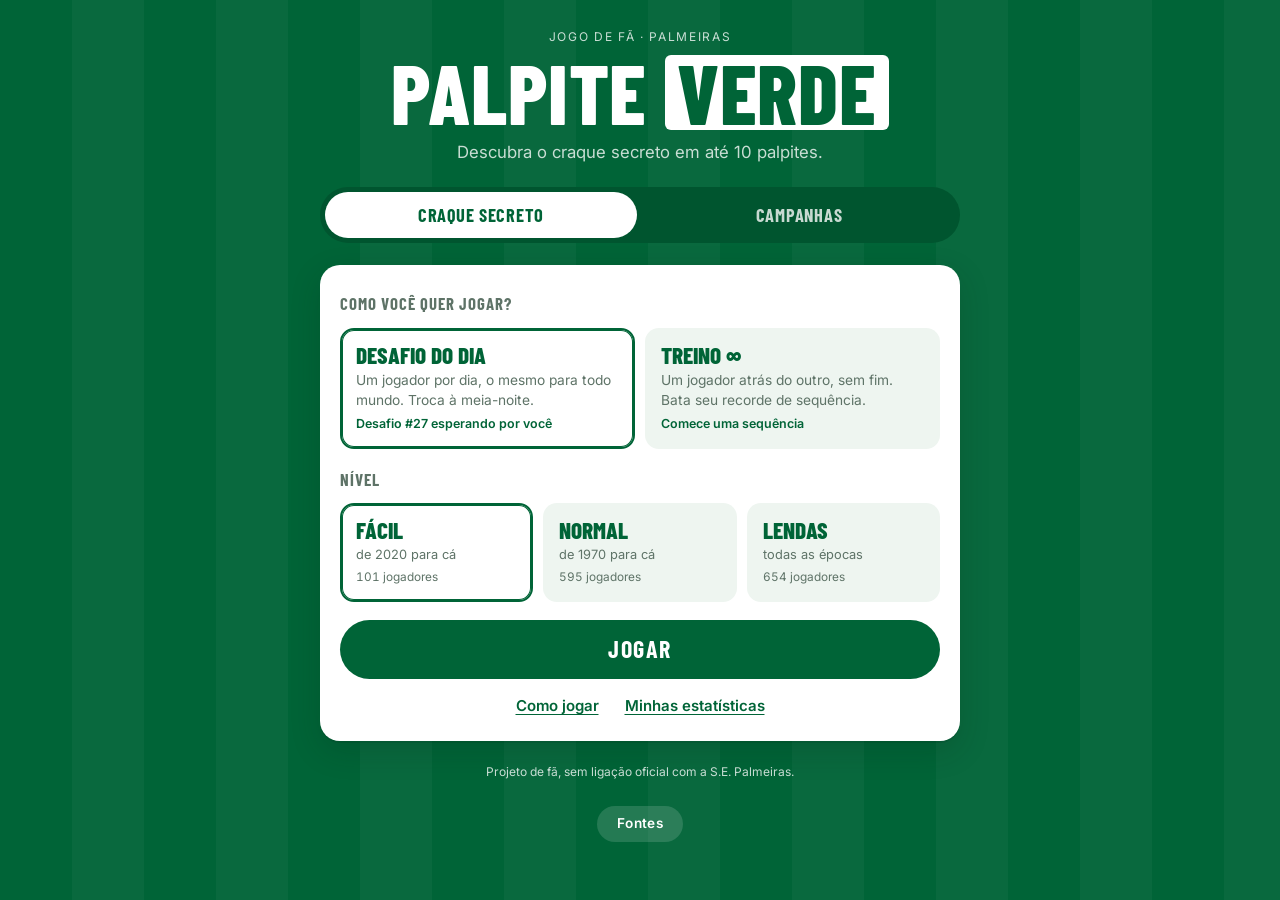
==== commit 8d3896bb: "Craque secreto: nível "Difícil" passa a se chamar "Normal" A chave interna continua "dificil", para " ====
--- a/index.html
+++ b/index.html
@@ -46,7 +46,7 @@
           <span class="nivel__nome">Fácil</span><span class="nivel__ano">de 2020 para cá</span><span class="nivel__qtd" data-qtd="facil"></span>
         </button>
         <button class="nivel" id="nv-dificil" data-nivel="dificil" role="radio" aria-checked="false">
-          <span class="nivel__nome">Difícil</span><span class="nivel__ano">de 1970 para cá</span><span class="nivel__qtd" data-qtd="dificil"></span>
+          <span class="nivel__nome">Normal</span><span class="nivel__ano">de 1970 para cá</span><span class="nivel__qtd" data-qtd="dificil"></span>
         </button>
         <button class="nivel" id="nv-lendas" data-nivel="lendas" role="radio" aria-checked="false">
           <span class="nivel__nome">Lendas</span><span class="nivel__ano">todas as épocas</span><span class="nivel__qtd" data-qtd="lendas"></span>
@@ -269,7 +269,7 @@
       <tr><th>Posição e país</th><td>não têm “perto”: ou acertou, ou está longe</td></tr>
     </table>
     <h3>Níveis</h3>
-    <p><b>Fácil</b>: jogadores que atuaram pelo clube de 2020 para cá. <b>Difícil</b>: de 1970 para cá. <b>Lendas</b>: todas as épocas, incluindo os grandes nomes de antes de 1970.</p>
+    <p><b>Fácil</b>: jogadores que atuaram pelo clube de 2020 para cá. <b>Normal</b>: de 1970 para cá. <b>Lendas</b>: todas as épocas, incluindo os grandes nomes de antes de 1970.</p>
     <p>O sorteio dá preferência a jogadores mais recentes e a quem tem mais jogos pelo clube. Quem ainda está no elenco aparece com último jogo em 2026.</p>
   </dialog>
 
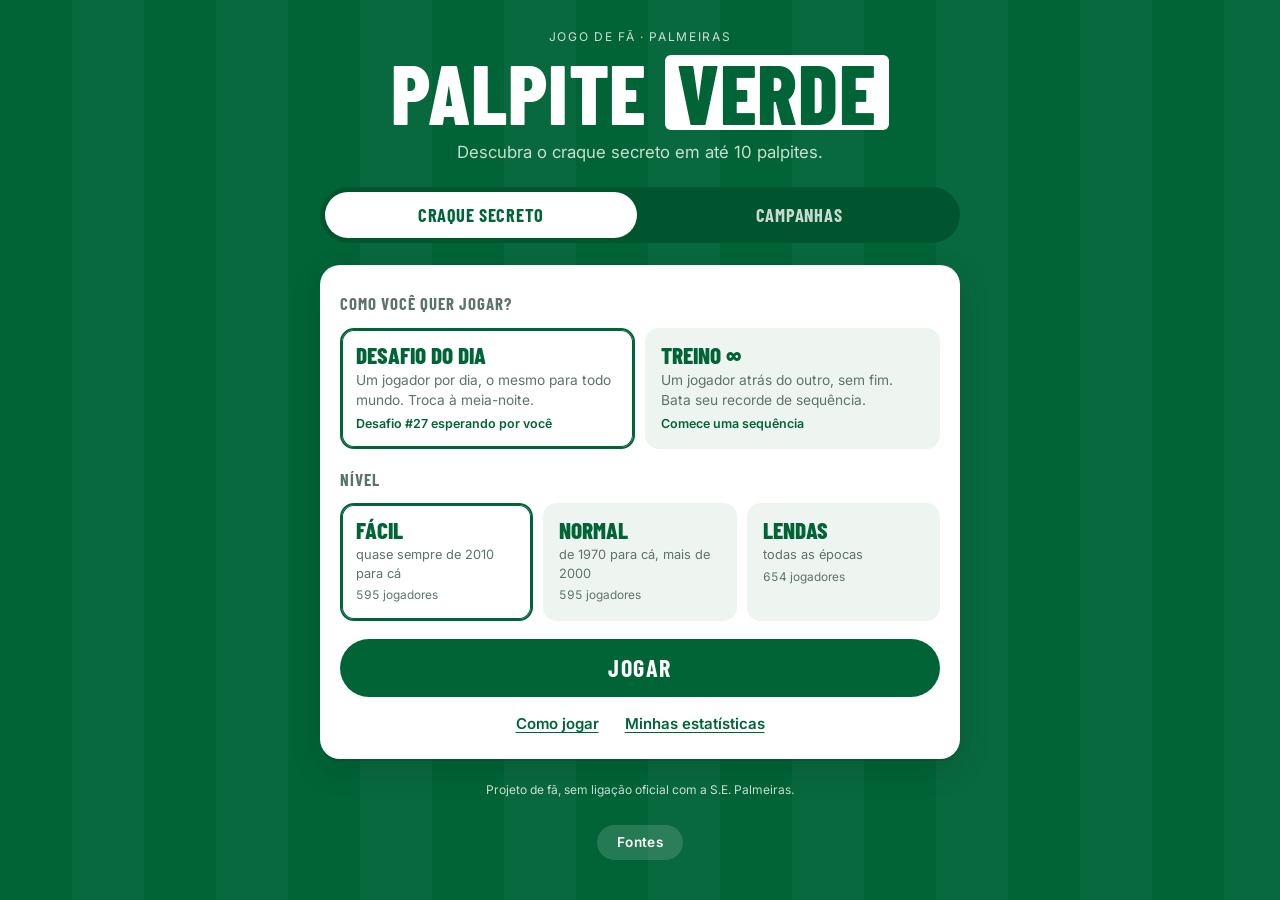
==== commit 48ef4e30: "Níveis Fácil e Normal: jogadores desde 1970, sorteio puxado para os recentes - Fácil: vale qualquer " ====
--- a/index.html
+++ b/index.html
@@ -43,10 +43,10 @@
       <h2 class="painel__titulo" id="t-nivel">Nível</h2>
       <div class="niveis" role="radiogroup" aria-labelledby="t-nivel">
         <button class="nivel" id="nv-facil" data-nivel="facil" role="radio" aria-checked="true">
-          <span class="nivel__nome">Fácil</span><span class="nivel__ano">de 2020 para cá</span><span class="nivel__qtd" data-qtd="facil"></span>
+          <span class="nivel__nome">Fácil</span><span class="nivel__ano">quase sempre de 2010 para cá</span><span class="nivel__qtd" data-qtd="facil"></span>
         </button>
         <button class="nivel" id="nv-dificil" data-nivel="dificil" role="radio" aria-checked="false">
-          <span class="nivel__nome">Normal</span><span class="nivel__ano">de 1970 para cá</span><span class="nivel__qtd" data-qtd="dificil"></span>
+          <span class="nivel__nome">Normal</span><span class="nivel__ano">de 1970 para cá, mais de 2000</span><span class="nivel__qtd" data-qtd="dificil"></span>
         </button>
         <button class="nivel" id="nv-lendas" data-nivel="lendas" role="radio" aria-checked="false">
           <span class="nivel__nome">Lendas</span><span class="nivel__ano">todas as épocas</span><span class="nivel__qtd" data-qtd="lendas"></span>
@@ -269,7 +269,7 @@
       <tr><th>Posição e país</th><td>não têm “perto”: ou acertou, ou está longe</td></tr>
     </table>
     <h3>Níveis</h3>
-    <p><b>Fácil</b>: jogadores que atuaram pelo clube de 2020 para cá. <b>Normal</b>: de 1970 para cá. <b>Lendas</b>: todas as épocas, incluindo os grandes nomes de antes de 1970.</p>
+    <p><b>Fácil</b> e <b>Normal</b>: valem jogadores que atuaram pelo clube de 1970 para cá. No Fácil, o jogador sorteado é de 2010 em diante em 95% das vezes; no Normal, é de 2000 em diante em 75% das vezes. <b>Lendas</b>: todas as épocas, incluindo os grandes nomes de antes de 1970.</p>
     <p>O sorteio dá preferência a jogadores mais recentes e a quem tem mais jogos pelo clube. Quem ainda está no elenco aparece com último jogo em 2026.</p>
   </dialog>
 
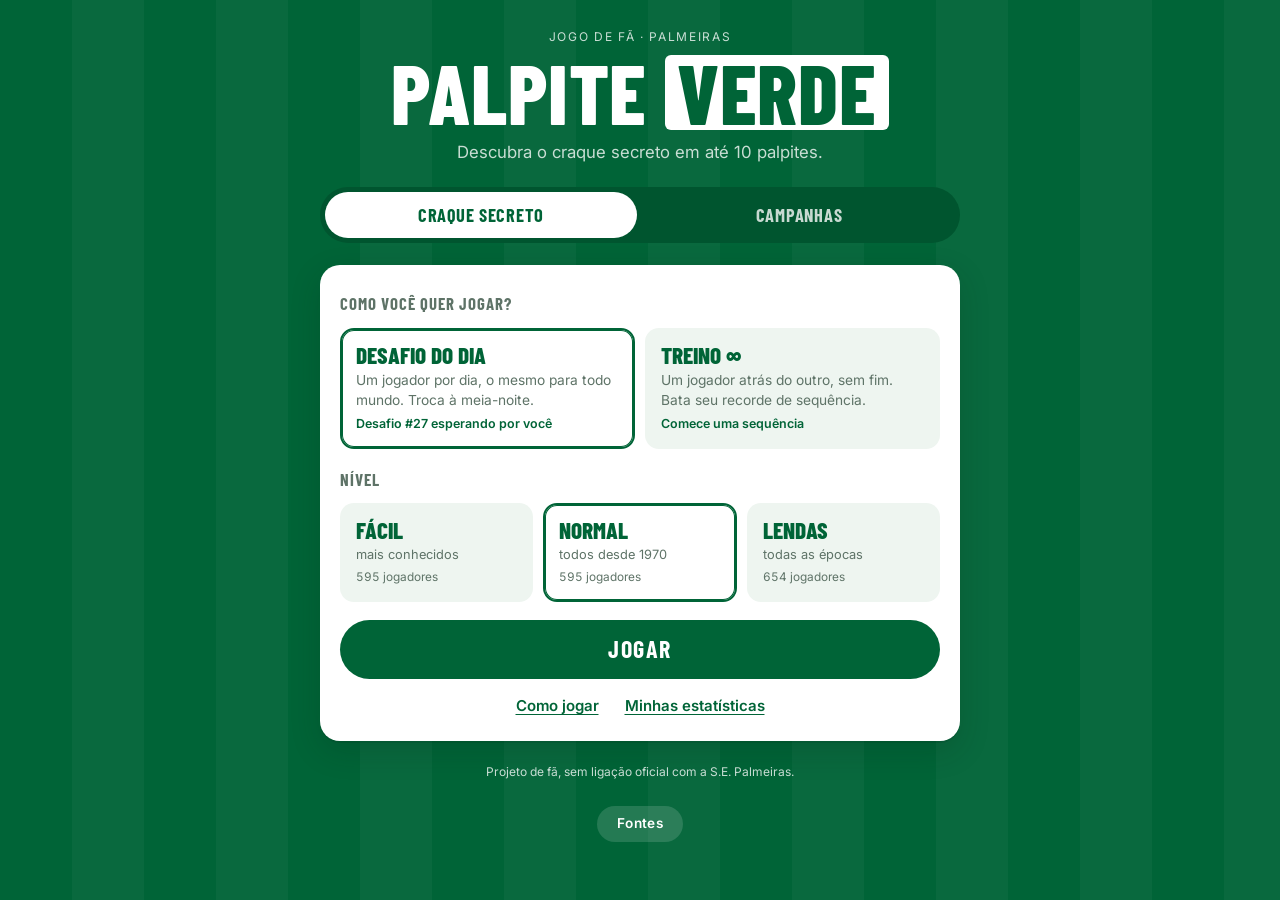
==== commit db0b4e90: "Nomes sem ano entre parênteses, com posição e ano de nascimento ao lado - Importador guarda o ano de" ====
--- a/index.html
+++ b/index.html
@@ -42,11 +42,11 @@
 
       <h2 class="painel__titulo" id="t-nivel">Nível</h2>
       <div class="niveis" role="radiogroup" aria-labelledby="t-nivel">
-        <button class="nivel" id="nv-facil" data-nivel="facil" role="radio" aria-checked="true">
-          <span class="nivel__nome">Fácil</span><span class="nivel__ano">quase sempre de 2010 para cá</span><span class="nivel__qtd" data-qtd="facil"></span>
-        </button>
-        <button class="nivel" id="nv-dificil" data-nivel="dificil" role="radio" aria-checked="false">
-          <span class="nivel__nome">Normal</span><span class="nivel__ano">de 1970 para cá, mais de 2000</span><span class="nivel__qtd" data-qtd="dificil"></span>
+        <button class="nivel" id="nv-facil" data-nivel="facil" role="radio" aria-checked="false">
+          <span class="nivel__nome">Fácil</span><span class="nivel__ano">mais conhecidos</span><span class="nivel__qtd" data-qtd="facil"></span>
+        </button>
+        <button class="nivel" id="nv-dificil" data-nivel="dificil" role="radio" aria-checked="true">
+          <span class="nivel__nome">Normal</span><span class="nivel__ano">todos desde 1970</span><span class="nivel__qtd" data-qtd="dificil"></span>
         </button>
         <button class="nivel" id="nv-lendas" data-nivel="lendas" role="radio" aria-checked="false">
           <span class="nivel__nome">Lendas</span><span class="nivel__ano">todas as épocas</span><span class="nivel__qtd" data-qtd="lendas"></span>
--- a/css/estilo.css
+++ b/css/estilo.css
@@ -291,3 +291,7 @@
 .modal--fontes { width: min(560px, calc(100vw - 32px)); }
 .fontes { padding-left: 18px; margin: 0; display: flex; flex-direction: column; gap: 8px; font-size: .9rem; }
 .fontes a { color: var(--verde); font-weight: 600; }
+
+/* nome do palpite com posição e ano de nascimento ao lado */
+.ficha__quem { display: flex; align-items: baseline; gap: 8px; flex-wrap: wrap; min-width: 0; }
+.ficha__det { font-size: .78rem; color: var(--suave); white-space: nowrap; }
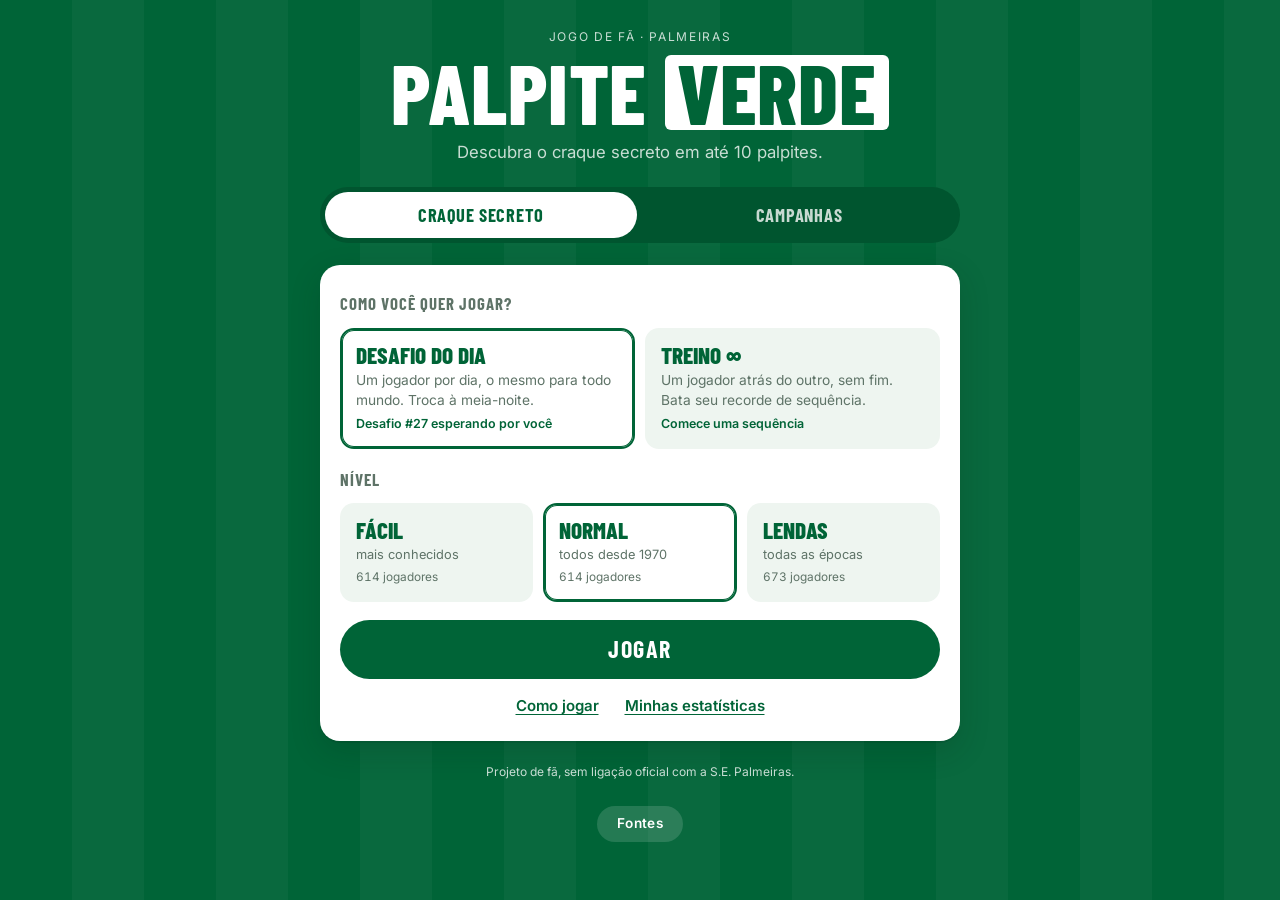
==== commit 64c98a2a: "Card do resultado também nas Campanhas e botão Enviar no WhatsApp Co-Authored-By: Claude Opus 5.5 <n" ====
--- a/index.html
+++ b/index.html
@@ -199,6 +199,7 @@
         <p id="camp-fim-texto"></p>
         <div class="fim__acoes">
           <button class="botao" id="btn-camp-outro">Jogar outra campanha</button>
+          <button class="botao" id="btn-camp-card">Criar card do resultado</button>
           <button class="botao botao--contorno" id="btn-camp-copiar">Copiar resultado</button>
         </div>
       </section>
@@ -286,8 +287,9 @@
     <button class="modal__fechar" data-fechar aria-label="Fechar">×</button>
     <h2>Card do resultado</h2>
     <img class="card-previa" id="card-img" alt="Card com o resultado da partida">
-    <p class="sub" id="card-dica">Salve a imagem para postar ou mandar para os amigos.</p>
+    <p class="sub" id="card-dica">Mande para os amigos no WhatsApp ou salve a imagem para postar.</p>
     <div class="fim__acoes">
+      <button class="botao botao--whatsapp" id="btn-whatsapp-card">Enviar no WhatsApp</button>
       <button class="botao" id="btn-salvar-card">Salvar imagem</button>
       <button class="botao botao--contorno" id="btn-copiar-card">Copiar texto</button>
     </div>
--- a/css/estilo.css
+++ b/css/estilo.css
@@ -295,3 +295,5 @@
 /* nome do palpite com posição e ano de nascimento ao lado */
 .ficha__quem { display: flex; align-items: baseline; gap: 8px; flex-wrap: wrap; min-width: 0; }
 .ficha__det { font-size: .78rem; color: var(--suave); white-space: nowrap; }
+.botao--whatsapp { background: #1f8f4d; }
+.botao--whatsapp:hover { background: #18773f; }
